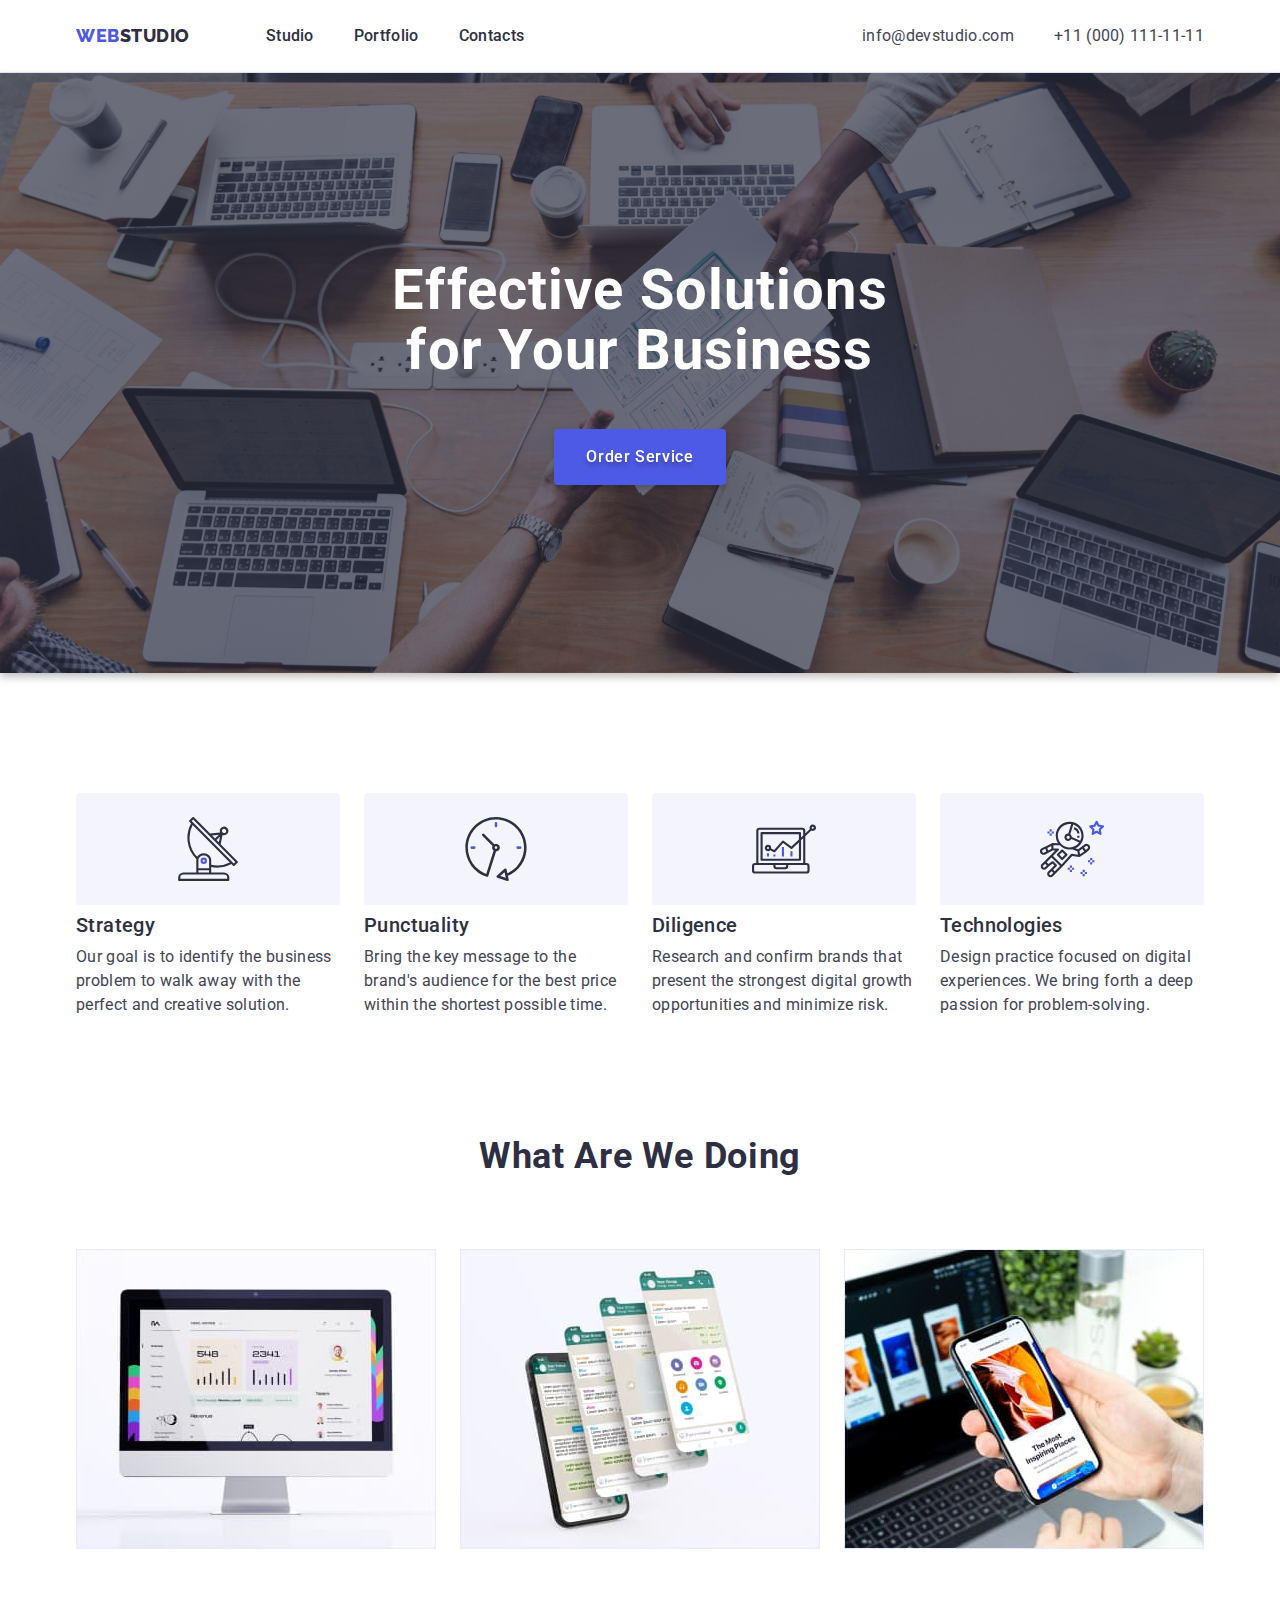
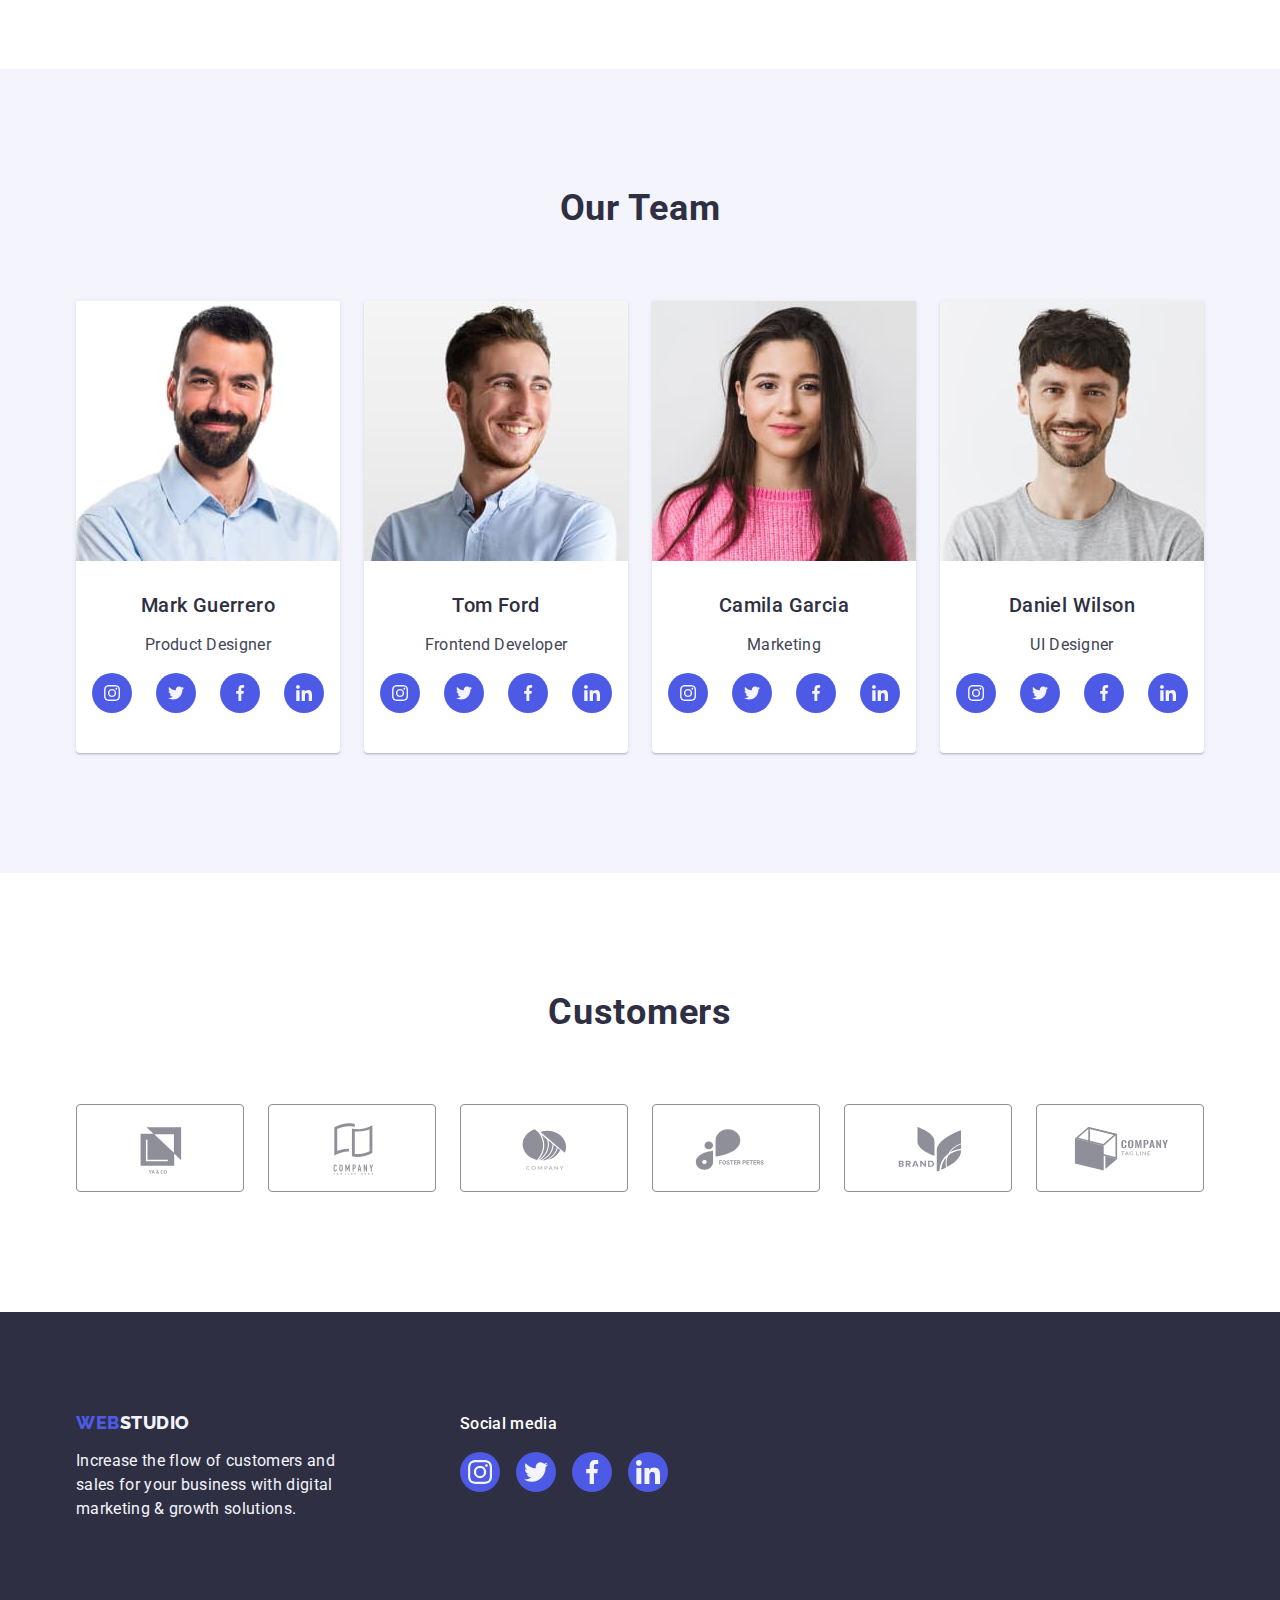
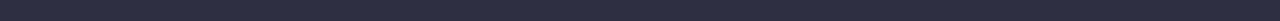
==== index.html @ 97d9775e "first" ====
<!DOCTYPE html>
<html lang="en">
  <head>
    <meta charset="UTF-8" />
    <meta http-equiv="X-UA-Compatible" content="IE=edge" />
    <meta name="viewport" content="width=device-width, initial-scale=1.0" />

    <link rel="preconnect" href="https://fonts.googleapis.com" />
    <link rel="preconnect" href="https://fonts.gstatic.com" crossorigin />
    <link
      href="https://cdnjs.cloudflare.com/ajax/libs/modern-normalize/1.1.0/modern-normalize.min.css"
      rel="stylesheet"
    />
    <link rel="stylesheet" href="./css/styles.css" />
    <link
      href="https://fonts.googleapis.com/css2?family=Raleway:wght@800&family=Roboto:wght@400;500;700;900&display=swap"
      rel="stylesheet"
    />
    <title>Студія</title>
  </head>

  <body>
    <!-- Top line -->
    <header class="page-header">
      <div class="container page-header-container">
        <nav class="page-navigation">
          <a href="./index.html" class="logo-units link">
            Web<span class="studio">Studio</span></a
          >
          <ul class="list menu-navigation">
            <li>
              <a href="./index.html" class="menu-nav-links link">Studio</a>
            </li>
            <li>
              <a href="./portfolio.html" class="menu-nav-links link"
                >Portfolio</a
              >
            </li>
            <li>
              <a href="" class="menu-nav-links link">Contacts</a>
            </li>
          </ul>
        </nav>

        <address class="adress-contacts">
          <ul class="list link-contacts">
            <li>
              <a href="mailto:info@devstudio.com" class="link">
                info@devstudio.com</a
              >
            </li>
            <li>
              <a href="tel:+110001111111" class="link"> +11 (000) 111-11-11</a>
            </li>
          </ul>
        </address>
      </div>
    </header>

    <main>
      <!-- Image hero -->
      <section class="hero-dark-bg background">
        <div class="container image-hero-container">
          <h1 class="efsol-title">Effective Solutions for Your Business</h1>
          <button type="button" class="main-but">Order Service</button>
        </div>
      </section>

      <!-- Section 1 -->
      <section class="sect-one-container">
        <div class="container">
          <h2 class="features-main-title">Features</h2>
          <ul class="features-container list">
            <li class="features-container-text">
              <div class="features-item">
                <svg class="features-icon" width="64" height="64">
                  <use href="./images/icons.svg#icon-antenna"></use>
                </svg>
              </div>

              <h3 class="header-three">Strategy</h3>
              <p class="feature-text">
                Our goal is to identify the business problem to walk away with
                the perfect and creative solution.
              </p>
            </li>
            <li class="features-container-text">
              <div class="features-item">
                <svg class="features-icon" width="64" height="64">
                  <use href="./images/icons.svg#icon-clock"></use>
                </svg>
              </div>
              <h3 class="header-three">Punctuality</h3>
              <p class="feature-text">
                Bring the key message to the brand's audience for the best price
                within the shortest possible time.
              </p>
            </li>
            <li class="features-container-text">
              <div class="features-item">
                <svg class="features-icon" width="64" height="64">
                  <use href="./images/icons.svg#icon-diagram"></use>
                </svg>
              </div>
              <h3 class="header-three">Diligence</h3>
              <p class="feature-text">
                Research and confirm brands that present the strongest digital
                growth opportunities and minimize risk.
              </p>
            </li>
            <li class="features-container-text">
              <div class="features-item">
                <svg class="features-icon" width="64" height="64">
                  <use href="./images/icons.svg#icon-astronaut"></use>
                </svg>
              </div>
              <h3 class="header-three">Technologies</h3>
              <p class="feature-text">
                Design practice focused on digital experiences. We bring forth a
                deep passion for problem-solving.
              </p>
            </li>
          </ul>
        </div>
      </section>

      <!-- Section 2 -->
      <section class="sect-two-container">
        <div class="container">
          <h2 class="header-two">What are we doing</h2>
          <ul class="sect-two-list list">
            <li class="sect-two-cards">
              <img
                src="./images/img-1.jpg"
                alt="Design on monitor"
                width="360"
              />
            </li>
            <li class="sect-two-cards">
              <img
                src="./images/img-2.jpg"
                alt="Open windows on smartphone"
                width="360"
              />
            </li>
            <li class="sect-two-cards">
              <img
                src="./images/img-3.jpg"
                alt="Smartphone on the front and netbook on the back"
                width="360"
              />
            </li>
          </ul>
        </div>
      </section>

      <!-- Section 3 -->
      <section class="sect-three-light-bg sect-three-container">
        <div class="container">
          <h2 class="header-two">Our Team</h2>
          <ul class="list container-team-card">
            <li class="list-cards">
              <img
                src="./images/teamcard-1.jpg"
                alt="Product Desidner's photo"
                width="264"
                class="image-team-card im-tc-one"
              />
              <div class="card-content-container">
                <h3 class="header-three">Mark Guerrero</h3>
                <p class="profession">Product Designer</p>
                <ul class="social-list list">
                  <li class="social-list-item">
                    <a href="" class="social-link">
                      <svg class="social-icon" width="16" height="16">
                        <use href="./images/icons.svg#icon-instagram"></use>
                      </svg>
                    </a>
                  </li>
                  <li class="social-list-item">
                    <a href="" class="social-link">
                      <svg class="social-icon" width="16" height="16">
                        <use href="./images/icons.svg#icon-twitter"></use>
                      </svg>
                    </a>
                  </li>
                  <li class="social-list-item">
                    <a href="" class="social-link">
                      <svg class="social-icon" width="16" height="16">
                        <use href="./images/icons.svg#icon-facebook"></use>
                      </svg>
                    </a>
                  </li>
                  <li class="social-list-item">
                    <a href="" class="social-link">
                      <svg class="social-icon" width="16" height="16">
                        <use href="./images/icons.svg#icon-linkedin"></use>
                      </svg>
                    </a>
                  </li>
                </ul>
              </div>
            </li>
            <li class="list-cards">
              <img
                src="./images/teamcard-2.jpg"
                alt="Frontend Developer's photo"
                width="264"
                class="image-team-card im-tc-two"
              />
              <div class="card-content-container">
                <h3 class="header-three">Tom Ford</h3>
                <p class="profession">Frontend Developer</p>
                <ul class="social-list list">
                  <li class="social-list-item">
                    <a href="" class="social-link">
                      <svg class="social-icon" width="16" height="16">
                        <use href="./images/icons.svg#icon-instagram"></use>
                      </svg>
                    </a>
                  </li>
                  <li class="social-list-item">
                    <a href="" class="social-link">
                      <svg class="social-icon" width="16" height="16">
                        <use href="./images/icons.svg#icon-twitter"></use>
                      </svg>
                    </a>
                  </li>
                  <li class="social-list-item">
                    <a href="" class="social-link">
                      <svg class="social-icon" width="16" height="16">
                        <use href="./images/icons.svg#icon-facebook"></use>
                      </svg>
                    </a>
                  </li>
                  <li class="social-list-item">
                    <a href="" class="social-link">
                      <svg class="social-icon" width="16" height="16">
                        <use href="./images/icons.svg#icon-linkedin"></use>
                      </svg>
                    </a>
                  </li>
                </ul>
              </div>
            </li>
            <li class="list-cards">
              <img
                src="./images/teamcard-3.jpg"
                alt="Marketing's photo"
                width="264"
                class="image-team-card im-tc-three"
              />
              <div class="card-content-container">
                <h3 class="header-three">Camila Garcia</h3>
                <p class="profession">Marketing</p>
                <ul class="social-list list">
                  <li class="social-list-item">
                    <a href="" class="social-link">
                      <svg class="social-icon" width="16" height="16">
                        <use href="./images/icons.svg#icon-instagram"></use>
                      </svg>
                    </a>
                  </li>
                  <li class="social-list-item">
                    <a href="" class="social-link">
                      <svg class="social-icon" width="16" height="16">
                        <use href="./images/icons.svg#icon-twitter"></use>
                      </svg>
                    </a>
                  </li>
                  <li class="social-list-item">
                    <a href="" class="social-link">
                      <svg class="social-icon" width="16" height="16">
                        <use href="./images/icons.svg#icon-facebook"></use>
                      </svg>
                    </a>
                  </li>
                  <li class="social-list-item">
                    <a href="" class="social-link">
                      <svg class="social-icon" width="16" height="16">
                        <use href="./images/icons.svg#icon-linkedin"></use>
                      </svg>
                    </a>
                  </li>
                </ul>
              </div>
            </li>
            <li class="list-cards">
              <img
                src="./images/teamcard-4.jpg"
                alt="UI Desidner's photo"
                width="264"
                class="image-team-card im-tc-four"
              />
              <div class="card-content-container">
                <h3 class="header-three">Daniel Wilson</h3>
                <p class="profession">UI Designer</p>
                <ul class="social-list list">
                  <li class="social-list-item">
                    <a href="" class="social-link">
                      <svg class="social-icon" width="16" height="16">
                        <use href="./images/icons.svg#icon-instagram"></use>
                      </svg>
                    </a>
                  </li>
                  <li class="social-list-item">
                    <a href="" class="social-link">
                      <svg class="social-icon" width="16" height="16">
                        <use href="./images/icons.svg#icon-twitter"></use>
                      </svg>
                    </a>
                  </li>
                  <li class="social-list-item">
                    <a href="" class="social-link">
                      <svg class="social-icon" width="16" height="16">
                        <use href="./images/icons.svg#icon-facebook"></use>
                      </svg>
                    </a>
                  </li>
                  <li class="social-list-item">
                    <a href="" class="social-link">
                      <svg class="social-icon" width="16" height="16">
                        <use href="./images/icons.svg#icon-linkedin"></use>
                      </svg>
                    </a>
                  </li>
                </ul>
              </div>
            </li>
          </ul>
        </div>
      </section>
      <section class="sect-four-container">
        <div class="container">
          <h2 class="header-two-cust">Customers</h2>
          <ul class="list customer-list">
            <li class="customer-list-item">
              <a href="#" class="custom-link">
                <svg class="custom-icon" width="104" height="56">
                  <use href="./images/icons.svg#icon-custom-logo-1"></use>
                </svg>
              </a>
            </li>
            <li class="customer-list-item">
              <a href="#" class="custom-link">
                <svg class="custom-icon" width="104" height="56">
                  <use href="./images/icons.svg#icon-custom-logo-2"></use>
                </svg>
              </a>
            </li>
            <li class="customer-list-item">
              <a href="#" class="custom-link">
                <svg class="custom-icon" width="104" height="56">
                  <use href="./images/icons.svg#icon-custom-logo-3"></use>
                </svg>
              </a>
            </li>
            <li class="customer-list-item">
              <a href="#" class="custom-link">
                <svg class="custom-icon" width="104" height="56">
                  <use href="./images/icons.svg#icon-custom-logo-4"></use>
                </svg>
              </a>
            </li>
            <li class="customer-list-item">
              <a href="#" class="custom-link">
                <svg class="custom-icon" width="104" height="56">
                  <use href="./images/icons.svg#icon-custom-logo-5"></use>
                </svg>
              </a>
            </li>
            <li class="customer-list-item">
              <a href="#" class="custom-link">
                <svg class="custom-icon" width="104" height="56">
                  <use href="./images/icons.svg#icon-custom-logo-6"></use>
                </svg>
              </a>
            </li>
          </ul>
        </div>
      </section>
    </main>

    <!-- Footer -->
    <footer class="foot-box">
      <div class="container footer-container">
        <div class="footer-container-one">
          <a href="./index.html" class="logo logo-units link">
            Web<span class="foot-studio">Studio</span></a
          >
          <p class="foot-text">
            Increase the flow of customers and sales for your business with
            digital marketing & growth solutions.
          </p>
        </div>

        <div>
          <p class="soc-media">Social media</p>
          <ul class="social-list-foot list">
            <li class="list-item-foot">
              <a href="" class="social-link">
                <svg class="social-icon-footer" width="24" height="24">
                  <use href="./images/icons.svg#icon-instagram"></use>
                </svg>
              </a>
            </li>
            <li class="list-item-foot">
              <a href="" class="social-link">
                <svg class="social-icon-footer" width="24" height="24">
                  <use href="./images/icons.svg#icon-twitter"></use>
                </svg>
              </a>
            </li>
            <li class="list-item-foot">
              <a href="" class="social-link">
                <svg class="social-icon-footer" width="24" height="24">
                  <use href="./images/icons.svg#icon-facebook"></use>
                </svg>
              </a>
            </li>
            <li class="list-item-foot">
              <a href="" class="social-link">
                <svg class="social-icon-footer" width="24" height="24">
                  <use href="./images/icons.svg#icon-linkedin"></use>
                </svg>
              </a>
            </li>
          </ul>
        </div>
      </div>
    </footer>
  </body>
</html>
---- css/styles.css ----
:root {
  --brand-color1: #ffffff;
  --brand-color2: #4d5ae5;
  --brand-color3: #2e2f42;
  --brand-color4: #434455;
  --brand-color5: #e7e9fc;
  --brand-color6: #f4f4fd;
  --brand-color7: #404bbf;

  --icon-color1: #2e2f42;
  --icon-color2: #4d5ae5;
  --icon-color3: #8e8f99;
  --icon-color4: #f4f4fd;
  --icon-hover2: #31d0aa;

  --brand-color-customer-link: #8e8f99;
  --brand-font-weight1: 800;
  --brand-font-weight2: 500;
  --brand-font-weight3: 700;
  --brand-font-weight4: 400;
  --brand-font-size1: 16px;
  --brand-font-size2: 18px;
  --brand-font-size3: 20px;
  --brand-font-size4: 36px;
  --brand-font-size-title: 56px;
}

/* Main Page */
body {
  font-family: "Roboto", sans-serif;
  background: var(--brand-color1);
  font-size: var(--brand-font-size1);
  font-weight: var(--brand-font-weight4);
  color: var(--brand-color4);
}

.link {
  text-decoration: none;
}

.list {
  list-style: none;
}

button {
  cursor: pointer;
}

h1,
h2,
h3,
h4,
p {
  margin-top: 0;
  margin-bottom: 0;
}

ul,
ol {
  margin-top: 0;
  margin-bottom: 0;
  padding-left: 0;
}

img {
  display: block;
  max-width: 100%;
  height: auto;
}

.container {
  max-width: 1158px;
  padding: 0 15px;
  margin: 0 auto;
}

/* ==========HEADER========== */
.page-header {
  /* Top line bg */

  /* WHITE Header background, team card background */
  background: var(--brand-color1);
  /* CORNFLOWER */
  border-bottom: 1px solid var(--brand-color5);
  box-shadow: 0px 2px 1px rgba(46, 47, 66, 0.08),
    0px 1px 1px rgba(46, 47, 66, 0.16), 0px 1px 6px rgba(46, 47, 66, 0.08);
}
.page-header-container {
  display: flex;
  align-items: center;
  justify-content: space-between;
}
.page-navigation {
  display: flex;
  align-items: center;
  padding-top: 24px;
  padding-bottom: 24px;
}
.logo-units {
  font-weight: var(--brand-font-weight1);
  font-family: "Raleway", sans-serif;
  font-size: var(--brand-font-size2);
  line-height: 1.17;
  letter-spacing: 0.03em;
  text-transform: uppercase;
  /* Web */
  color: var(--brand-color2);
  margin-right: 76px;
}

/* Studio */
.studio {
  color: var(--brand-color3);
}

/* Studio in footer*/
.foot-studio {
  color: var(--brand-color6);
}

/*Menu Nav  */
.menu-navigation {
  display: flex;
  align-items: center;
  gap: 40px;
}
.menu-nav-links {
  font-weight: var(--brand-font-weight2);
  letter-spacing: 0.02em;
  color: var(--brand-color3);
  line-height: 1.5;
  padding: 24px 0;
}

.menu-nav-links:hover,
.menu-nav-links:focus {
  color: var(--brand-color7);
}

.adress-contacts {
  font-style: normal;
}

.link-contacts {
  display: flex;
  align-items: flex-end;
  gap: 40px;
  justify-content: flex-end;
}
.link-contacts .link {
  letter-spacing: 0.02em;
  color: var(--brand-color4);
}

.link-contacts .link:hover,
.link-contacts .link:focus {
  color: var(--brand-color7);
}

/* Hero Image  */
.hero-dark-bg {
  /* GREY */

  background: rgba(46, 47, 66, 0.7);
  padding: 188px 0;
}

.background {
  max-width: 1440px;
  margin: 0 auto;
  background-image: linear-gradient(
      rgba(46, 47, 66, 0.7),
      rgba(46, 47, 66, 0.7)
    ),
    url("../images/people-office.jpg");
  background-size: cover;
  background-repeat: no-repeat;
  background-position: center;
  filter: drop-shadow(0px 4px 4px rgba(0, 0, 0, 0.25));
}

.image-hero-container {
  display: flex;
  flex-direction: column;
  justify-content: center;
  align-items: center;
  row-gap: 48px;
}
.efsol-title {
  /* Effective Solutions for Your Business */
  /* Header 1 */

  font-weight: var(--brand-font-weight3);
  font-size: var(--brand-font-size-title);
  line-height: 1.07;
  /* or 107% */

  text-align: center;
  letter-spacing: 0.02em;
  color: var(--brand-color1);
  max-width: 496px;
}

/* Button */
.main-but {
  background-color: var(--brand-color2);
  box-shadow: 0px 4px 4px rgba(0, 0, 0, 0.15);
  border-radius: 4px;
  font-weight: var(--brand-font-weight2);
  font-size: var(--brand-font-size1);
  letter-spacing: 0.04em;
  line-height: 1.5;
  font-family: var(--main-font-family);
  color: var(--brand-color1);
  text-shadow: 0px 4px 4px rgba(0, 0, 0, 0.25);
  align-self: center;
  padding: 16px 32px;
  min-width: 169px;
  height: 56px;
  border: none;
}

.button-text {
  font-weight: var(--brand-font-weight2);
  font-size: var(--brand-font-size1);
  letter-spacing: 0.04em;
  line-height: 1.5;
  font-family: var(--main-font-family), sans-serif;

  color: var(--brand-color1);
  border: 1px solid #000000;
  text-shadow: 0px 4px 4px rgba(0, 0, 0, 0.25);
}

.main-but:hover,
.main-but:focus {
  background: var(--brand-color7);
}

.features-main-title {
  display: none;
}

.sect-one-container {
  padding-top: 120px;
  padding-bottom: 120px;
}
.features-container {
  display: flex;
  flex-direction: row;
  gap: 24px;
}
.features-container-text {
  display: flex;
  flex-direction: column;
  align-items: flex-start;
  padding: 0px;
  width: calc((100% - 72px) / 4);
}
.header-three {
  /* Header 3 */
  font-weight: var(--brand-font-weight2);
  font-size: var(--brand-font-size3);
  /* identical to box height, or 120% */
  letter-spacing: 0.02em;
  line-height: 1.2;
  color: var(--brand-color3);
  margin-bottom: 8px;
  text-align: center;
}

.feature-text {
  letter-spacing: 0.02em;
  line-height: 1.5;
}

.header-two {
  /* Header 2 */
  font-weight: var(--brand-font-weight3);
  font-size: var(--brand-font-size4);
  line-height: 1.11;
  text-align: center;
  letter-spacing: 0.02em;
  text-transform: capitalize;
  color: var(--brand-color3);
  margin-bottom: 72px;
}

.features-item {
  display: flex;
  justify-content: center;
  height: 112px;
  align-items: center;
  margin-bottom: 8px;
  background-color: var(--brand-color6);
  background-size: contain;
  border-radius: 4px;
}
.features-icon {
  margin: 24px 100px;
}

/* ================Section 2============ */
.sect-two-container {
  padding-bottom: 120px;
}

.sect-two-list {
  display: flex;
  align-items: center;
  gap: 24px;
}

.sect-two-cards {
  width: calc((100% - 48px) / 3);
}

/* =====================Section 3 ==========================  */
.sect-three-light-bg {
  /* Light-bg */
  background-color: var(--brand-color6);
}
.sect-three-container {
  padding-top: 120px;
  padding-bottom: 120px;
}

.container-team-card {
  display: flex;
  align-items: center;
  gap: 24px;
}
.list-cards {
  /* WHITE Header background, team card background*/
  background: var(--brand-color1);
  box-shadow: 0px 1px 6px rgba(46, 47, 66, 0.08),
    0px 1px 1px rgba(46, 47, 66, 0.16), 0px 2px 1px rgba(46, 47, 66, 0.08);
  border-radius: 0px 0px 4px 4px;
  width: calc((100% - 3 * 24px) / 4);
}

.image-team-card {
  mix-blend-mode: normal;
}
.img-tc-one {
  background: url(man-with-laptop-presenting-something.jpg);
}

.img-tc-two {
  background: url(img-2);
}
.img-tc-three {
  background: url(young-beautiful-woman-pink-warm-sweater-natural-look-smiling-portrait-isolated-long-hair);
}
.img-tc-four {
  background: url(confident-handsome-guy-posing-against-white-wall);
}

.card-content-container {
  display: flex;
  flex-direction: column;
  flex-wrap: wrap;
  align-items: center;
  gap: 8px;
  padding: 32px 0;
}
.profession {
  height: 24px;
  letter-spacing: 0.02em;
  font-size: var(--brand-font-size1);
  line-height: 1.5;
  color: var(--brand-color4);
  text-align: center;
}
/* ===============Social links===================== */

.social-list {
  display: flex;
  justify-content: center;
  margin: 8px auto;
  gap: 24px;
}
.social-icon {
  display: flex;
  fill: var(--brand-color6);
}
.social-link {
  display: flex;
  justify-content: center;
  align-items: center;
  width: 40px;
  height: 40px;
  border-radius: 50%;
  background-color: var(--brand-color2);
}

.social-link:hover,
.social-link:focus {
  background-color: var(--brand-color7);
}

.list-cards:hover,
.list-cards:focus {
  box-shadow: 0px 1px 6px rgba(46, 47, 66, 0.08),
    0px 1px 1px rgba(46, 47, 66, 0.16), 0px 2px 1px rgba(46, 47, 66, 0.08);
}
/* =============Section 4================= */
.sect-four-container {
  padding-bottom: 120px;
  padding-top: 120px;
}
.header-two-cust {
  /* Header 2 */
  font-weight: var(--brand-font-weight3);
  font-size: var(--brand-font-size4);
  line-height: 1.1;
  text-align: center;
  letter-spacing: 0.02em;
  text-transform: capitalize;
  color: var(--brand-color3);
  margin-bottom: 72px;
}
.customer-list {
  display: flex;
  gap: 24px;
  justify-content: space-evenly;
}

.customer-list-item {
}

.custom-link {
  display: flex;
  align-items: center;
  justify-content: center;
  width: 168px;
  height: 88px;
  /* LIGHT SLATE */

  color: var(--brand-color-customer-link);
  border: 1px solid var(--brand-color-customer-link);
  border-radius: 4px;
}

.custom-link:hover,
.custom-link:focus {
  border-color: var(--brand-color7);
  color: var(--brand-color7);
}

.custom-icon {
  margin: 16px 32px;
  fill: currentColor;
}
/* ==============Footer========================= */
.foot-box {
  /* Footer */

  background: var(--brand-color3);
  padding-top: 100px;
  padding-bottom: 100px;
}
.footer-container {
  display: flex;
  align-items: baseline;
  flex-direction: row;
}

.footer-container-one {
  margin-right: 120px;
}
.logo {
  display: inline-block;
  margin-bottom: 16px;
}

.foot-text {
  /* Text */
  width: 264px;
  letter-spacing: 0.02em;
  color: var(--brand-color6);
  line-height: 1.5;
}

.soc-media {
  color: var(--brand-color1);
  margin-bottom: 16px;
  font-weight: var(--brand-font-weight2);
  letter-spacing: 0.02em;
  line-height: 1.5;
}

.social-icon-footer {
  display: flex;
  fill: var(--brand-color6);
}

.social-list-foot {
  display: flex;
  justify-content: center;
  margin: 8px auto;
  gap: 16px;
}

.list-item-foot .social-link:hover,
.list-item-foot .social-link:focus {
  background-color: var(--icon-hover2);
}
/*  ===============Portfolio styles===============   */

.buttons-container {
  display: flex;
  flex-direction: row;
  justify-content: center;
  margin-bottom: 72px;
  gap: 24px;
}

.filt-button {
  /* Filter Btn  */

  background: var(--brand-color6);
  border: 1px solid var(--brand-color5);
  border-radius: 4px;
  color: var(--brand-color2);
  padding: 12px 24px;
}

.filt-button:hover,
.filt-button:focus {
  color: var(--brand-color1);
  background: var(--brand-color7);
  box-shadow: 0px 3px 1px rgba(0, 0, 0, 0.1), 0px 2px 1px rgba(0, 0, 0, 0.08),
    0px 2px 2px rgba(0, 0, 0, 0.12);
  border-radius: 4px;
  border: 1px solid transparent;
}

.section {
  padding: 96px 0 120px;
}
.pr-cards {
  background: var(--brand-color1);
  width: calc((100% - 48px) / 3);
}

.pr-card-link {
  display: block;
}
.pr-card-link:hover,
.pr-card-link:focus {
  box-shadow: 0px 1px 6px rgba(46, 47, 66, 0.08),
    0px 1px 1px rgba(46, 47, 66, 0.16), 0px 2px 1px rgba(46, 47, 66, 0.08);
}

.pr-cards-container {
  display: flex;
  flex-direction: row;
  flex-wrap: wrap;
  column-gap: 24px;
  row-gap: 48px;
}

.prcards-content-container {
  display: flex;
  flex-direction: column;
  justify-content: center;
  justify-content: flex-start;
  padding: 32px 16px;
  gap: 8px;
  border: 1px solid var(--brand-color5);
  border-top: none;
}
.cards-images {
  mix-blend-mode: normal;
}

.im-one {
  background: url(4074365);
}
.im-two {
  background: url(4);
}
.im-three {
  background: url(tp238-pf-s73-05-mockup);
}

.im-four {
  background: url(female-taxi-driver-paying-attention-road);
}
.im-five {
  background: url(2105.w026.n002.440B.p0.440);
  mix-blend-mode: normal;
}

.im-six {
  background: url(charming-short-haired-lady-gray-hat-standing-beside-wall-with-smartphone);
  mix-blend-mode: normal;
}

.im-seven {
  background: url(6418424.jpg);
}
.im-eight {
  background: url(pexels-photo-7262897);
  mix-blend-mode: normal;
}

.im-nine {
  background: url(pexels-chevanon-photography-302897);
  mix-blend-mode: normal;
}

.header-three-portfolio {
  /* Header 3 */
  font-weight: var(--brand-font-weight2);
  font-size: var(--brand-font-size3);
  /* identical to box height, or 120% */
  letter-spacing: 0.02em;
  line-height: 1.2;
  color: var(--brand-color3);
  margin-bottom: 8px;
}
.app-portfolio {
  height: 24px;
  letter-spacing: 0.02em;
  font-size: var(--brand-font-size1);
  line-height: 1.5;
  color: var(--brand-color4);
}
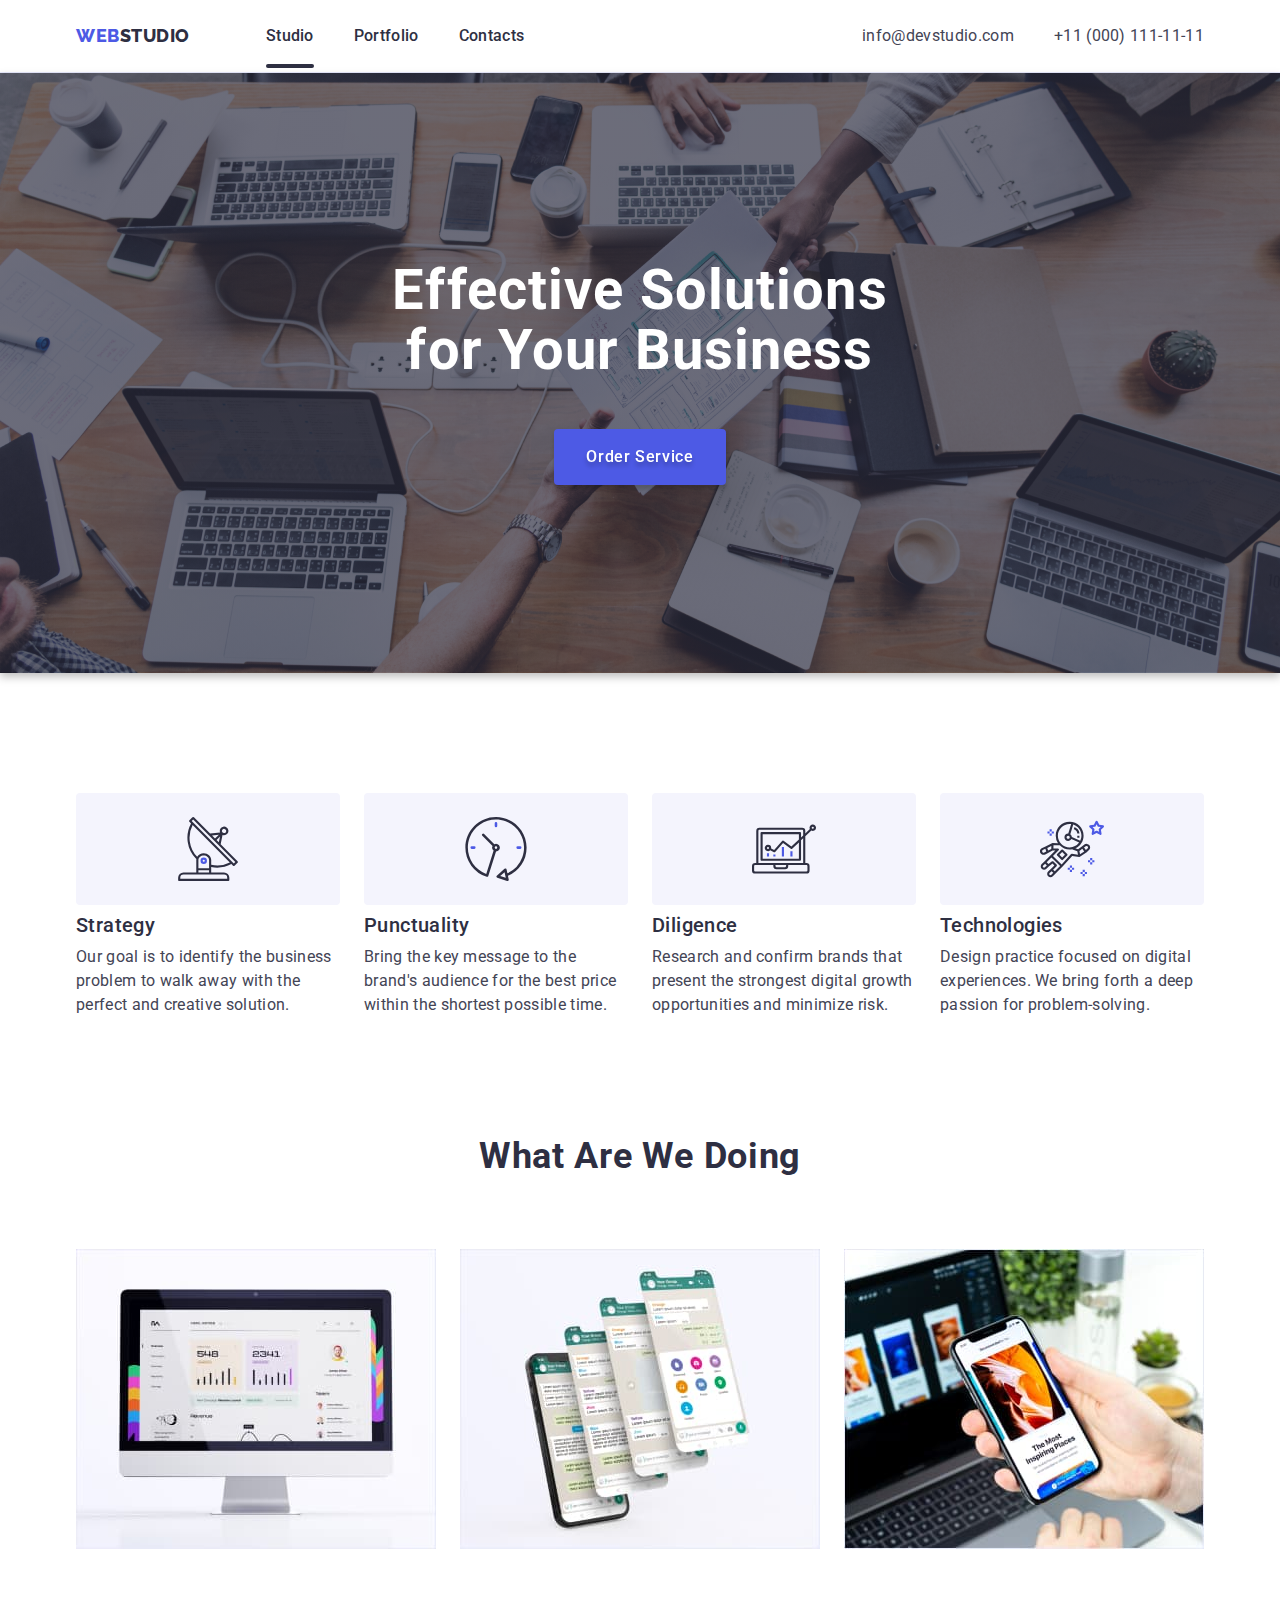
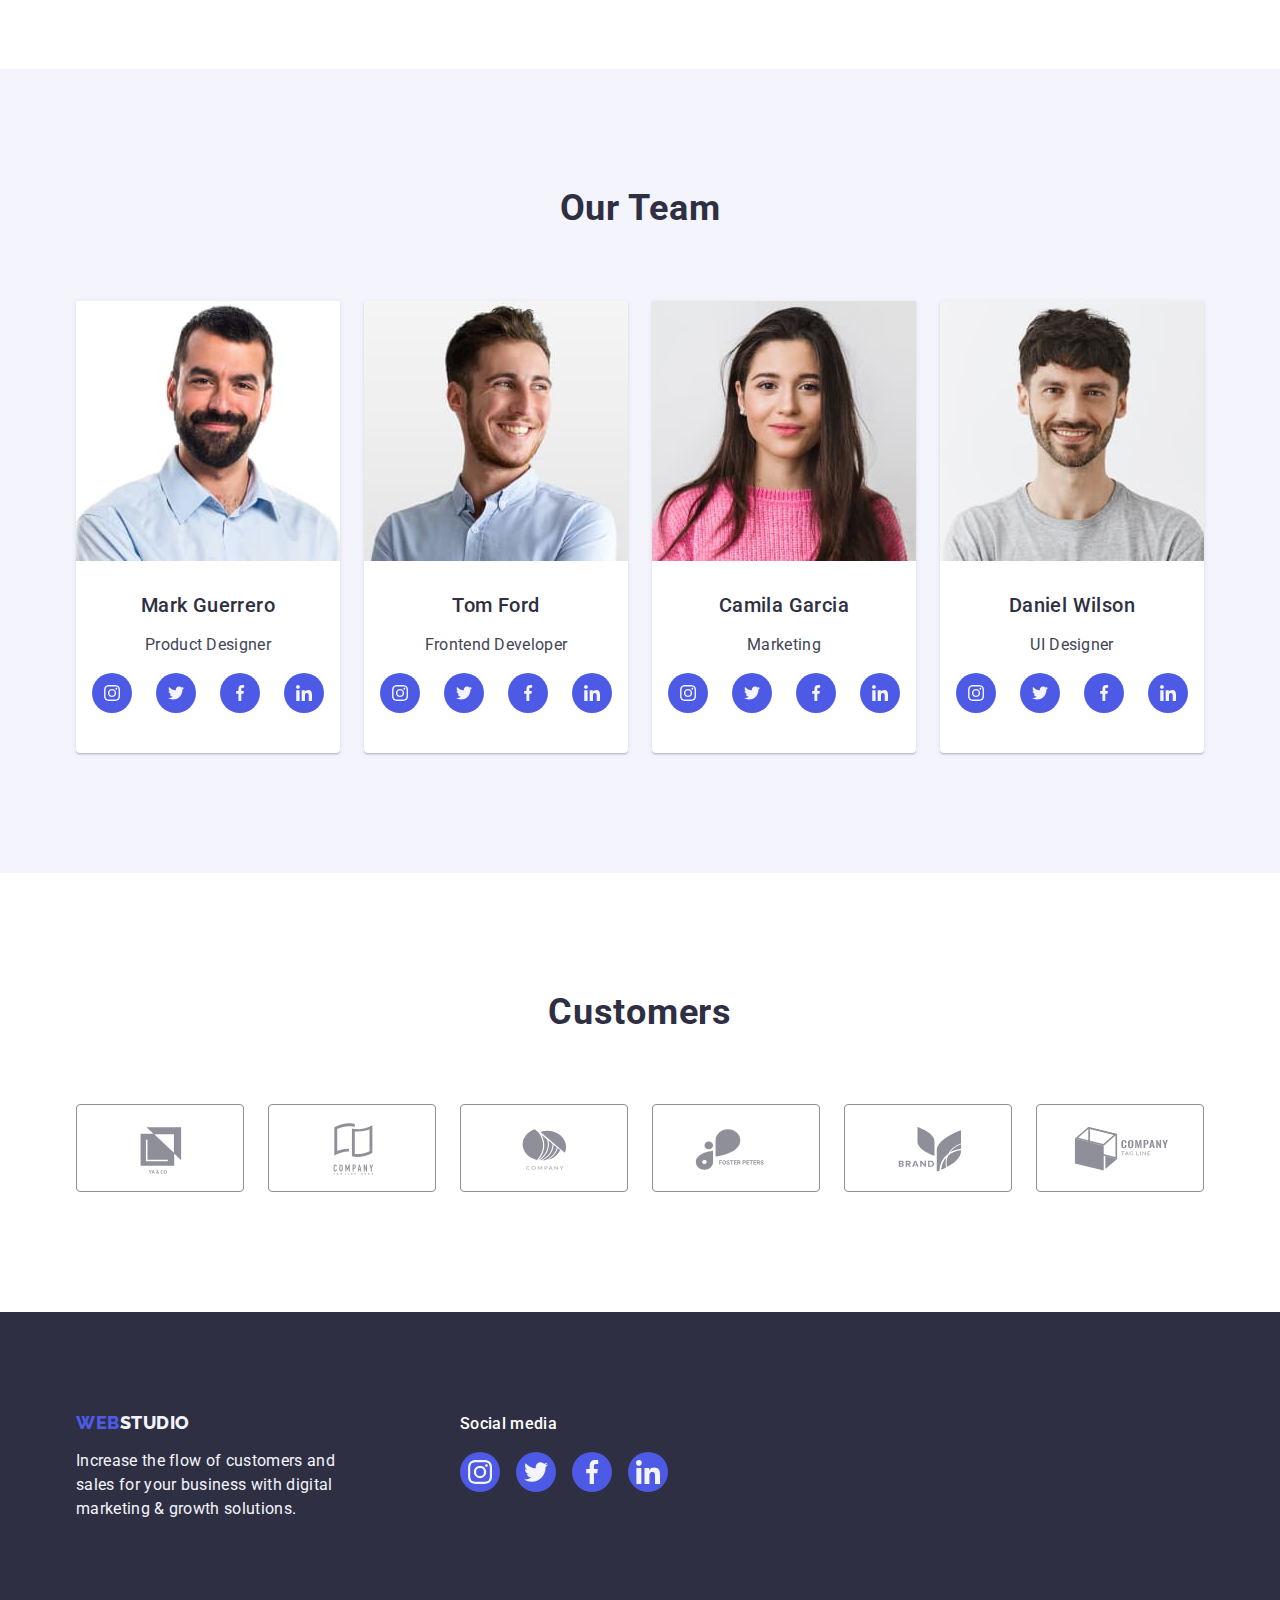
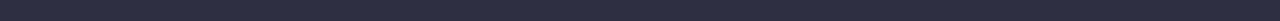
==== commit 72169c33: "second" ====
--- a/index.html
+++ b/index.html
@@ -29,7 +29,9 @@
           >
           <ul class="list menu-navigation">
             <li>
-              <a href="./index.html" class="menu-nav-links link">Studio</a>
+              <a href="./index.html" class="menu-nav-links link index-window"
+                >Studio</a
+              >
             </li>
             <li>
               <a href="./portfolio.html" class="menu-nav-links link"
@@ -62,7 +64,9 @@
       <section class="hero-dark-bg background">
         <div class="container image-hero-container">
           <h1 class="efsol-title">Effective Solutions for Your Business</h1>
-          <button type="button" class="main-but">Order Service</button>
+          <button type="button" class="main-but" data-modal-open>
+            Order Service
+          </button>
         </div>
       </section>
 
@@ -429,5 +433,15 @@
         </div>
       </div>
     </footer>
+    <div class="backdrop is-hidden" data-modal>
+      <div class="modal">
+        <button type="button" class="close-modal-btn" data-modal-close>
+          <svg class="modal-close" width="8" height="8">
+            <use href="./images/icons.svg#icon-close-black"></use>
+          </svg>
+        </button>
+      </div>
+    </div>
+    <script src="./js/modal.js"></script>
   </body>
 </html>
--- a/css/styles.css
+++ b/css/styles.css
@@ -23,6 +23,7 @@
   --brand-font-size3: 20px;
   --brand-font-size4: 36px;
   --brand-font-size-title: 56px;
+  --transition-duration: 250ms cubic-bezier(0.4, 0, 0.2, 1);
 }
 
 /* Main Page */
@@ -130,6 +131,7 @@
   color: var(--brand-color3);
   line-height: 1.5;
   padding: 24px 0;
+  transition: color var(--transition-duration);
 }
 
 .menu-nav-links:hover,
@@ -137,6 +139,30 @@
   color: var(--brand-color7);
 }
 
+.index-window::after {
+  position: absolute;
+  display: flex;
+  top: 44px;
+  content: "";
+  margin-top: 20px;
+  background-color: currentColor;
+  width: 48px;
+  height: 4px;
+  border-radius: 2px;
+}
+
+.portfolio-window::after {
+  position: absolute;
+  display: flex;
+  top: 44px;
+  content: "";
+  margin-top: 20px;
+  background-color: currentColor;
+  width: 66px;
+  height: 4px;
+  border-radius: 2px;
+}
+
 .adress-contacts {
   font-style: normal;
 }
@@ -150,6 +176,7 @@
 .link-contacts .link {
   letter-spacing: 0.02em;
   color: var(--brand-color4);
+  transition: color var(--transition-duration);
 }
 
 .link-contacts .link:hover,
@@ -218,6 +245,7 @@
   min-width: 169px;
   height: 56px;
   border: none;
+  transition: background-color var(--transition-duration);
 }
 
 .button-text {
@@ -337,6 +365,7 @@
     0px 1px 1px rgba(46, 47, 66, 0.16), 0px 2px 1px rgba(46, 47, 66, 0.08);
   border-radius: 0px 0px 4px 4px;
   width: calc((100% - 3 * 24px) / 4);
+  transition: box-shadow var(--transition-duration);
 }
 
 .image-team-card {
@@ -392,6 +421,7 @@
   height: 40px;
   border-radius: 50%;
   background-color: var(--brand-color2);
+  transition: background-color var(--transition-duration);
 }
 
 .social-link:hover,
@@ -440,6 +470,8 @@
   color: var(--brand-color-customer-link);
   border: 1px solid var(--brand-color-customer-link);
   border-radius: 4px;
+  transition: border-color var(--transition-duration),
+    color var(--transition-duration);
 }
 
 .custom-link:hover,
@@ -524,6 +556,8 @@
   border-radius: 4px;
   color: var(--brand-color2);
   padding: 12px 24px;
+  transition: box-shadow var(--transition-duration),
+    background-color var(--transition-duration);
 }
 
 .filt-button:hover,
@@ -532,7 +566,6 @@
   background: var(--brand-color7);
   box-shadow: 0px 3px 1px rgba(0, 0, 0, 0.1), 0px 2px 1px rgba(0, 0, 0, 0.08),
     0px 2px 2px rgba(0, 0, 0, 0.12);
-  border-radius: 4px;
   border: 1px solid transparent;
 }
 
@@ -546,6 +579,7 @@
 
 .pr-card-link {
   display: block;
+  transition: box-shadow var(--transition-duration);
 }
 .pr-card-link:hover,
 .pr-card-link:focus {
@@ -628,3 +662,85 @@
   line-height: 1.5;
   color: var(--brand-color4);
 }
+
+.pr-card-wrapper {
+  position: relative;
+  overflow: hidden;
+}
+.overlay {
+  position: absolute;
+  background-color: var(--brand-color2);
+  top: 0;
+  left: 0;
+  letter-spacing: 0.02em;
+  color: var(--brand-color6);
+  width: 100%;
+  height: 100%;
+  padding-top: 40px;
+  padding-left: 32px;
+  padding-right: 32px;
+  transform: translateY(100%);
+  transition: transform var(--transition-duration);
+}
+
+.pr-card-link:hover .overlay,
+.pr-card-link:focus .overlay {
+  transform: translateY(0%);
+}
+
+/* ==============Modal window */
+.backdrop {
+  position: fixed;
+  top: 0;
+  left: 0;
+  width: 100%;
+  height: 100%;
+  background-color: rgba(46, 47, 66, 0.4);
+  opacity: 1;
+  visibility: visible;
+  pointer-events: auto;
+  transition: opasity var(--transition-duration),
+    visibility var(--transition-duration);
+}
+
+.modal {
+  position: absolute;
+  width: 408px;
+  height: 584px;
+  left: 50%;
+  top: 50%;
+  transform: translate(-50%, -50%);
+
+  /* DAIRY */
+
+  background: #fcfcfc;
+  box-shadow: 0px 1px 1px rgba(0, 0, 0, 0.14), 0px 1px 3px rgba(0, 0, 0, 0.12),
+    0px 2px 1px rgba(0, 0, 0, 0.2);
+  border-radius: 4px;
+}
+
+.close-modal-btn {
+  position: absolute;
+  top: 32px;
+  right: 32px;
+  display: flex;
+  align-items: center;
+  justify-content: center;
+  padding: 0;
+  background-color: transparent;
+  width: 24px;
+  height: 24px;
+  border-radius: 50%;
+  background: var(--brand-color5);
+  border: 1px solid rgba(0, 0, 0, 0.1);
+}
+
+.modal-close {
+  color: var(--brand-color3);
+}
+
+.is-hidden {
+  opacity: 0;
+  visibility: hidden;
+  pointer-events: none;
+}
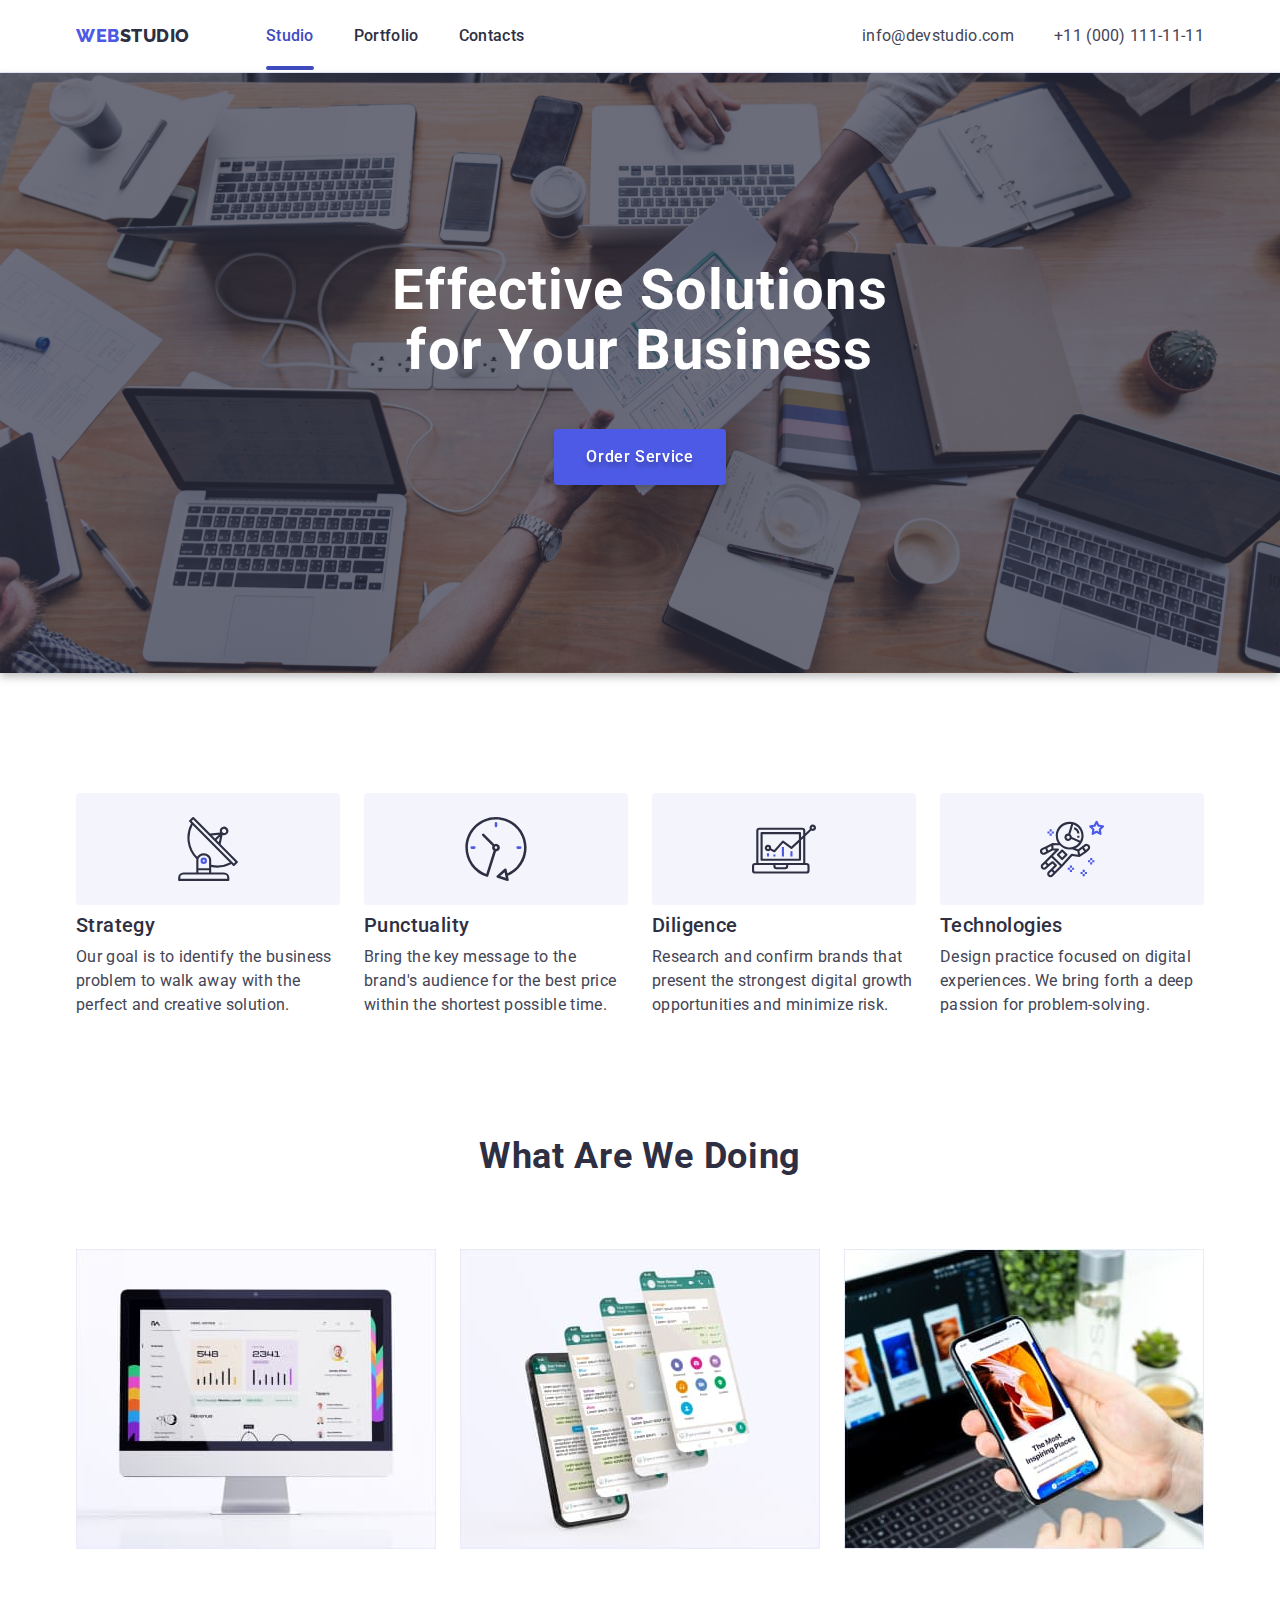
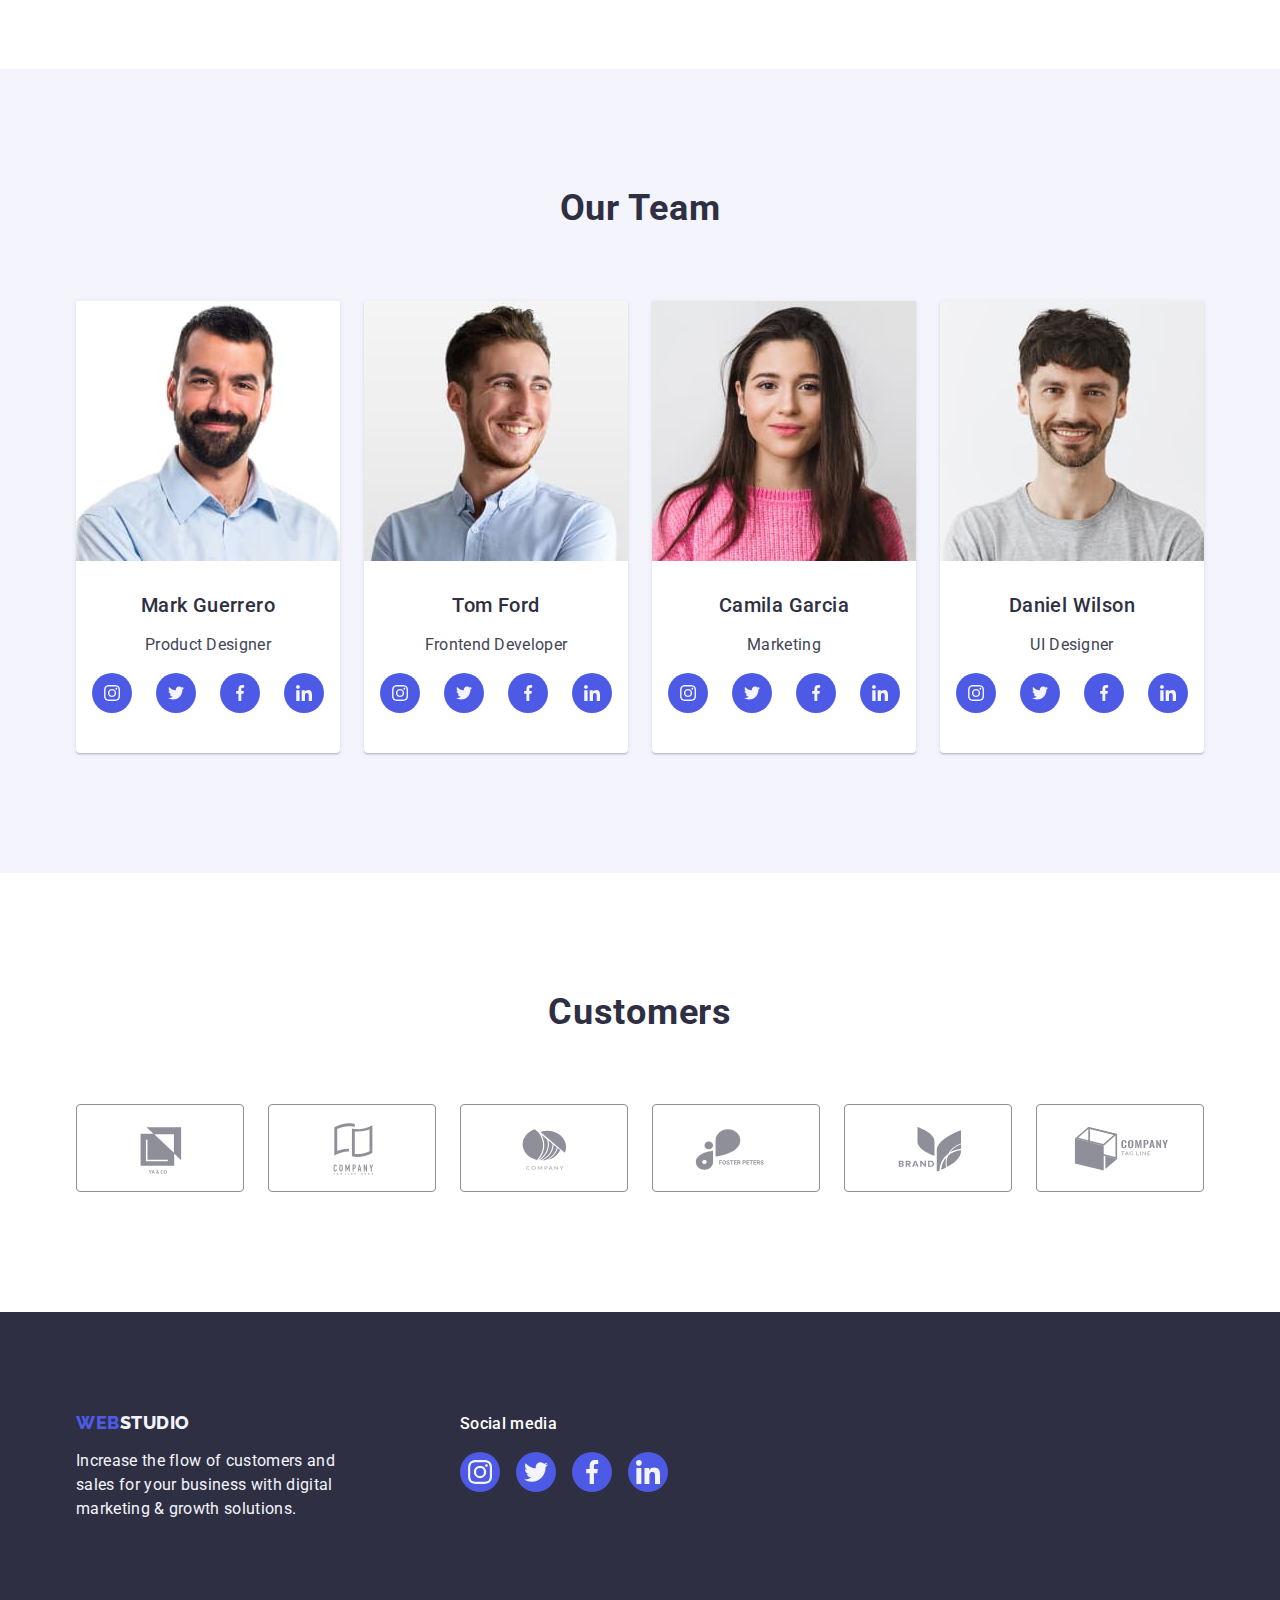
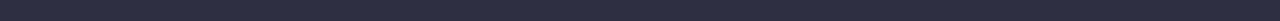
==== commit 5adf956a: "after first check" ====
--- a/index.html
+++ b/index.html
@@ -433,6 +433,7 @@
         </div>
       </div>
     </footer>
+    <!-- Modal window -->
     <div class="backdrop is-hidden" data-modal>
       <div class="modal">
         <button type="button" class="close-modal-btn" data-modal-close>
--- a/css/styles.css
+++ b/css/styles.css
@@ -126,6 +126,7 @@
   gap: 40px;
 }
 .menu-nav-links {
+  position: relative;
   font-weight: var(--brand-font-weight2);
   letter-spacing: 0.02em;
   color: var(--brand-color3);
@@ -139,13 +140,20 @@
   color: var(--brand-color7);
 }
 
+.index-window,
+.portfolio-window {
+  color: var(--brand-color7);
+}
+
 .index-window::after {
   position: absolute;
   display: flex;
+  left: 0;
+  bottom: -1px;
   top: 44px;
   content: "";
   margin-top: 20px;
-  background-color: currentColor;
+  background-color: var(--brand-color7);
   width: 48px;
   height: 4px;
   border-radius: 2px;
@@ -154,10 +162,12 @@
 .portfolio-window::after {
   position: absolute;
   display: flex;
+  left: 0;
+  bottom: -1px;
   top: 44px;
   content: "";
   margin-top: 20px;
-  background-color: currentColor;
+  background-color: var(--brand-color7);
   width: 66px;
   height: 4px;
   border-radius: 2px;
@@ -556,7 +566,9 @@
   border-radius: 4px;
   color: var(--brand-color2);
   padding: 12px 24px;
-  transition: box-shadow var(--transition-duration),
+  transition: color var(--transition-duration),
+    border-color var(--transition-duration),
+    box-shadow var(--transition-duration),
     background-color var(--transition-duration);
 }
 
@@ -672,13 +684,12 @@
   background-color: var(--brand-color2);
   top: 0;
   left: 0;
+  line-height: 1.5;
   letter-spacing: 0.02em;
   color: var(--brand-color6);
   width: 100%;
   height: 100%;
-  padding-top: 40px;
-  padding-left: 32px;
-  padding-right: 32px;
+  padding: 40px 32px;
   transform: translateY(100%);
   transition: transform var(--transition-duration);
 }
@@ -699,14 +710,14 @@
   opacity: 1;
   visibility: visible;
   pointer-events: auto;
-  transition: opasity var(--transition-duration),
+  transition: opacity var(--transition-duration),
     visibility var(--transition-duration);
 }
 
 .modal {
   position: absolute;
   width: 408px;
-  height: 584px;
+  min-height: 576px;
   left: 50%;
   top: 50%;
   transform: translate(-50%, -50%);
@@ -717,12 +728,13 @@
   box-shadow: 0px 1px 1px rgba(0, 0, 0, 0.14), 0px 1px 3px rgba(0, 0, 0, 0.12),
     0px 2px 1px rgba(0, 0, 0, 0.2);
   border-radius: 4px;
+  transition: transform var(--transition-duration);
 }
 
 .close-modal-btn {
   position: absolute;
-  top: 32px;
-  right: 32px;
+  top: 24px;
+  right: 24px;
   display: flex;
   align-items: center;
   justify-content: center;
@@ -733,10 +745,25 @@
   border-radius: 50%;
   background: var(--brand-color5);
   border: 1px solid rgba(0, 0, 0, 0.1);
+  transition: background-color var(--transition-duration),
+    border var(--transition-duration);
+}
+
+.close-modal-btn:hover,
+.close-modal-btn:focus {
+  background-color: var(--brand-color7);
+  border: none;
+  fill: var(--brand-color1);
 }
 
 .modal-close {
-  color: var(--brand-color3);
+  fill: var(--brand-color3);
+  transition: fill var(--transition-duration);
+}
+
+.modal-close:hover,
+.modal-close:focus {
+  fill: var(--brand-color1);
 }
 
 .is-hidden {
